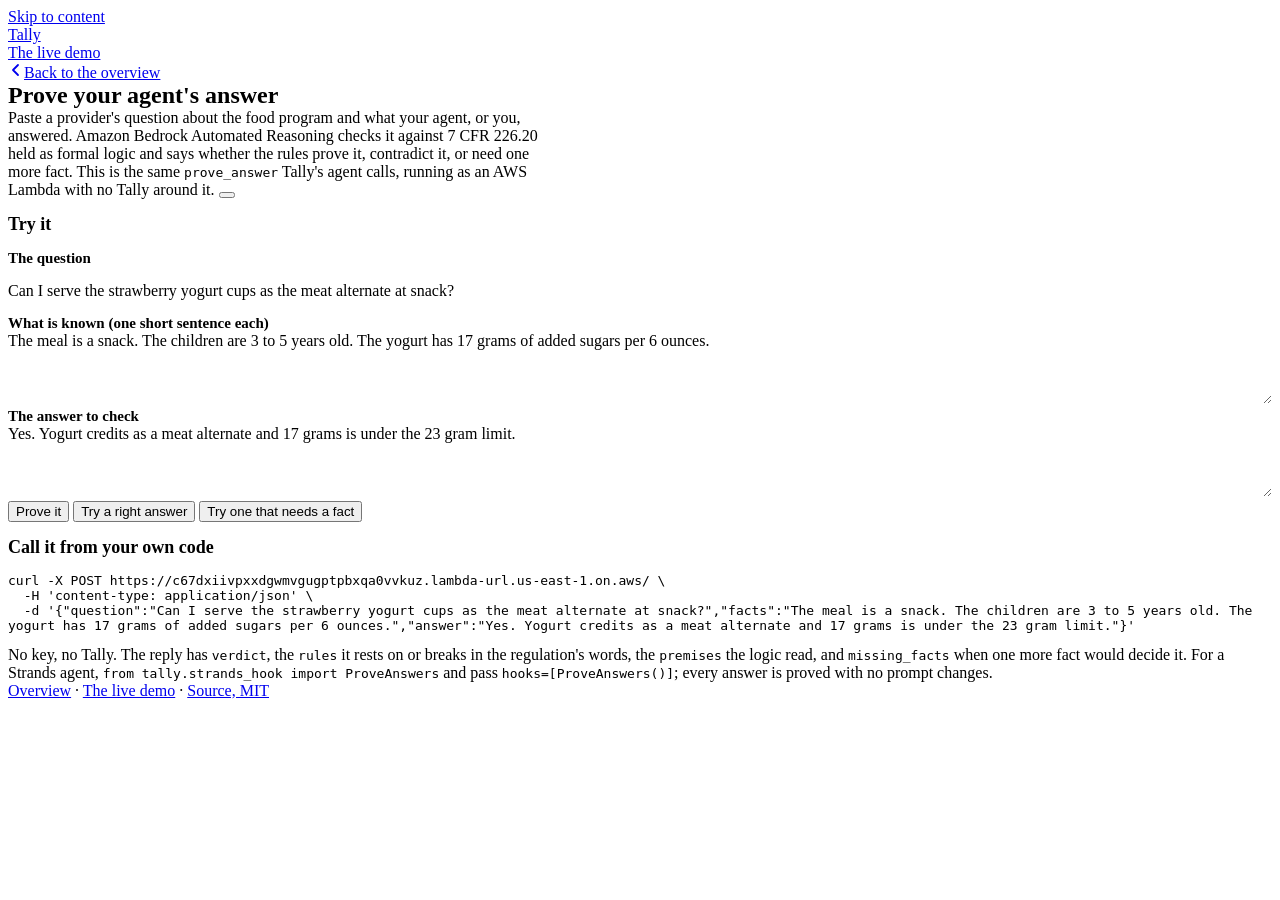
==== web/prove.html @ f81b0dc2 "Measure a general assistant, price the wrong answer, and open the tool to anyone A plain assistant o" ====
<!doctype html>
<html lang="en">
<head>
<meta charset="utf-8">
<meta name="viewport" content="width=device-width, initial-scale=1">
<title>Prove your agent's answer</title>
<meta name="description" content="Paste what your agent said about the CACFP meal pattern and get a proof against the regulation in a few seconds, from Amazon Bedrock Automated Reasoning checks.">
<script>
  (function () {
    try {
      var m = localStorage.getItem("tally-theme");
      document.documentElement.setAttribute("data-theme", m && m !== "system" ? m : "light");
    } catch (e) {}
  })();
</script>
<link rel="preload" href="fonts/inter.woff2" as="font" type="font/woff2" crossorigin>
<link rel="stylesheet" href="fonts.css">
<link rel="stylesheet" href="styles.css">
<link rel="stylesheet" href="app.css">
<link rel="icon" href="data:image/svg+xml,<svg xmlns='http://www.w3.org/2000/svg' viewBox='0 0 32 32'><rect width='32' height='32' rx='7' fill='%230F6E56'/></svg>">
<style>
  .prove-form { display: grid; gap: var(--s4); }
  .prove-form label { display: block; font-weight: 550; font-size: .9375rem; margin-bottom: var(--s1); }
  .prove-form textarea, .prove-form input {
    width: 100%; min-height: 48px; padding: var(--s2) var(--s3); font: inherit; font-size: 1rem;
    color: var(--text); background: var(--surface); border: 1px solid var(--border); border-radius: var(--r-sm);
  }
  .prove-form textarea { min-height: 72px; resize: vertical; }
  .prove-form textarea:focus-visible, .prove-form input:focus-visible { outline: 2px solid var(--accent); outline-offset: 2px; border-color: var(--accent); }
  .verdict { font-size: 1.75rem; font-weight: 650; margin: 0 0 var(--s2); }
  .verdict.ok { color: var(--success); } .verdict.bad { color: var(--danger); } .verdict.open { color: var(--warning); }
  pre.formula { white-space: pre-wrap; overflow-wrap: anywhere; }
</style>
</head>
<body class="app">
<a class="skip" href="#main">Skip to content</a>

<header class="site">
  <div class="bar">
    <a class="brand" href="index.html"><span class="mark" aria-hidden="true"></span> Tally</a>
    <div class="header-actions">
      <div class="theme-toggle"></div>
      <a class="btn small" href="app.html">The live demo</a>
    </div>
  </div>
</header>

<main id="main" class="wrap" style="padding-top:var(--s5);padding-bottom:var(--s8)">
  <a class="backlink" href="index.html"><svg width="16" height="16" viewBox="0 0 16 16" aria-hidden="true" fill="none" stroke="currentColor" stroke-width="1.8" stroke-linecap="round" stroke-linejoin="round"><path d="M10 3 L5 8 l5 5"/></svg>Back to the overview</a>

  <h1 style="font-size:1.5rem;margin:0 0 var(--s2)">Prove your agent's answer</h1>
  <p class="muted" style="margin:0 0 var(--s5);max-width:68ch">
    Paste a provider's question about the food program and what your agent, or you, answered.
    Amazon Bedrock Automated Reasoning checks it against 7 CFR 226.20 held as formal logic and
    says whether the rules prove it, contradict it, or need one more fact. This is the same
    <code>prove_answer</code> Tally's agent calls, running as an AWS Lambda with no Tally around it.
    <button class="info" data-tip="prove_answer" data-label="proved answers"></button>
  </p>

  <section class="card" aria-labelledby="prove-h">
    <h2 id="prove-h" style="font-size:1.125rem">Try it</h2>
    <form id="prove-form" class="prove-form">
      <div>
        <label for="q">The question</label>
        <input id="q" value="Can I serve the strawberry yogurt cups as the meat alternate at snack?">
      </div>
      <div>
        <label for="f">What is known (one short sentence each)</label>
        <textarea id="f">The meal is a snack. The children are 3 to 5 years old. The yogurt has 17 grams of added sugars per 6 ounces.</textarea>
      </div>
      <div>
        <label for="a">The answer to check</label>
        <textarea id="a">Yes. Yogurt credits as a meat alternate and 17 grams is under the 23 gram limit.</textarea>
      </div>
      <div class="btn-row">
        <button class="btn primary" type="submit" id="go">Prove it</button>
        <button class="btn" type="button" id="ex-right">Try a right answer</button>
        <button class="btn" type="button" id="ex-open">Try one that needs a fact</button>
      </div>
    </form>
    <div id="out" role="status" aria-live="polite" style="margin-top:var(--s5)" hidden></div>
  </section>

  <section class="card" style="margin-top:var(--s5)">
    <h2 style="font-size:1.125rem">Call it from your own code</h2>
    <pre class="formula" id="curl"></pre>
    <p class="muted small" style="margin:var(--s3) 0 0">No key, no Tally. The reply has <code>verdict</code>, the <code>rules</code> it rests on or breaks in the regulation's words, the <code>premises</code> the logic read, and <code>missing_facts</code> when one more fact would decide it. For a Strands agent, <code>from tally.strands_hook import ProveAnswers</code> and pass <code>hooks=[ProveAnswers()]</code>; every answer is proved with no prompt changes.</p>
  </section>
</main>

<footer class="site">
  <div class="wrap">
    <div><a href="index.html">Overview</a> &middot; <a href="app.html">The live demo</a>
      &middot; <a href="https://github.com/usv240/tally-prove">Source, MIT</a></div>
    <div class="theme-toggle"></div>
  </div>
</footer>

<script src="infotips.js"></script>
<script src="common.js"></script>
<script>
(function () {
  "use strict";
  var URL = "https://c67dxiivpxxdgwmvgugptpbxqa0vvkuz.lambda-url.us-east-1.on.aws/";
  var $ = function (id) { return document.getElementById(id); };
  var WORDS = {
    VALID: ["ok", "Proved", "The rules prove this answer."],
    INVALID: ["bad", "Contradicts a rule", "The rules contradict this answer."],
    IMPOSSIBLE: ["bad", "The situation breaks a rule", "What was described is not allowed, whatever the answer says."],
    SATISFIABLE: ["open", "Needs one fact", "True under some facts, false under others."],
    AMBIGUOUS: ["open", "Needs one fact", "The sentence has two readings."],
    UNVERIFIED: ["", "Outside the rulebook", "Nothing in the answer maps onto the meal pattern rules."],
    SKIPPED: ["", "Not checked", "The checker did not run."]
  };
  function curl() {
    $("curl").textContent = "curl -X POST " + URL + " \\\n  -H 'content-type: application/json' \\\n  -d '" +
      JSON.stringify({ question: $("q").value, facts: $("f").value, answer: $("a").value }, null, 0).replace(/'/g, "'\\''") + "'";
  }
  function render(d) {
    var w = WORDS[d.verdict] || WORDS.UNVERIFIED;
    var out = $("out"); out.hidden = false; out.innerHTML = "";
    out.appendChild(window.h("p", { class: "verdict " + w[0], text: w[1] }));
    out.appendChild(window.h("p", { class: "muted", style: "margin:0 0 var(--s3)", text: w[2] + " " + (d.latency_ms / 1000).toFixed(1) + " s." }));
    if (d.rules && d.rules.length) {
      out.appendChild(window.h("blockquote", { class: "rule " + (w[0] === "bad" ? "breaks" : "holds"), style: "margin:0 0 var(--s3)" }, [
        window.h("strong", { text: w[0] === "bad" ? "The rule it breaks" : "The rule it rests on" }),
        window.h("span", { text: d.rules[0] })]));
    }
    if (d.missing_facts && d.missing_facts.length && w[0] === "open") {
      out.appendChild(window.h("blockquote", { class: "rule missing", style: "margin:0 0 var(--s3)" }, [
        window.h("strong", { text: "What would settle it" }), window.h("span", { text: d.missing_facts.slice(0, 2).join("; ") })]));
    }
    if (d.premises && d.premises.length) {
      out.appendChild(window.h("p", { class: "small muted", style: "margin:0 0 var(--s1)", text: "What the logic read from the facts:" }));
      out.appendChild(window.h("div", { class: "facts", style: "margin:0" }, d.premises.slice(0, 5).map(function (f) {
        return window.h("span", { class: "chip", text: f.replace(/([a-z])([A-Z])/g, "$1 $2").replace(/([a-z])(\d)/g, "$1 $2").toLowerCase().replace(/[a-z ]+type_/g, "").replace(/_/g, " ") });
      })));
    }
    window.MountInfo();
  }
  $("prove-form").addEventListener("submit", function (ev) {
    ev.preventDefault();
    var go = $("go"); go.disabled = true; go.textContent = "Proving, about six seconds";
    fetch(URL, { method: "POST", headers: { "content-type": "application/json" },
      body: JSON.stringify({ question: $("q").value, facts: $("f").value, answer: $("a").value }) })
      .then(function (r) { return r.json(); }).then(render)
      .catch(function (e) { var out = $("out"); out.hidden = false; out.textContent = "The proof service did not answer: " + e; })
      .then(function () { go.disabled = false; go.textContent = "Prove it"; });
  });
  $("ex-right").addEventListener("click", function () {
    $("f").value = "The meal is a snack. The children are 3 to 5 years old. The yogurt has 9 grams of added sugars per 6 ounces.";
    $("a").value = "Yes. Yogurt is creditable as a meat alternate because 9 grams of added sugars per 6 ounces is within the 12 gram limit.";
    curl();
  });
  $("ex-open").addEventListener("click", function () {
    $("f").value = "The meal is a snack. The children are 3 to 5 years old.";
    $("a").value = "Yes, the yogurt is creditable as a meat alternate.";
    curl();
  });
  ["q", "f", "a"].forEach(function (id) { $(id).addEventListener("input", curl); });
  curl();
  window.MountInfo();
})();
</script>
</body>
</html>
---- web/app.css ----
/* Tally product screens. Additions to the shared design system. */

.row-2 { display: grid; gap: var(--s3); }
@media (min-width: 700px) { .row-2 { grid-template-columns: 1fr 1fr; } }

.status-line.alert { background: var(--danger-soft); border-color: var(--danger); color: var(--danger); }
.status-line.fix { background: var(--warning-soft); border-color: var(--warning); color: var(--warning); }
.status-line.ok { background: var(--success-soft); border-color: var(--success); color: var(--success); }

/* A meal, with its photograph beside the verdict. */
.meal { display: grid; gap: var(--s4); }
@media (min-width: 700px) { .meal { grid-template-columns: 190px 1fr; } }
.meal img {
  /* Contain, not cover. A plate photographed after a component was added is a wide image, and
     cropping it to a square hid everything except the middle food. */
  width: 100%; border-radius: var(--r-md); border: 1px solid var(--border);
  aspect-ratio: 4 / 3; object-fit: contain; background: var(--surface-2);
}
.meal-card { border-left: 4px solid var(--border); }
.meal-card.paid { border-left-color: var(--success); }
.meal-card.unpaid { border-left-color: var(--warning); }

/* Components as chips, each carrying its confidence. */
.chips { display: flex; flex-wrap: wrap; gap: var(--s2); margin: var(--s3) 0; }
.chip {
  display: inline-flex; align-items: baseline; gap: 6px;
  padding: 4px 10px; border-radius: var(--r-pill);
  background: var(--surface-2); border: 1px solid var(--border); font-size: .875rem;
}
.chip .comp { color: var(--text-muted); font-size: .8125rem; }
.chip .conf { color: var(--text-muted); font-size: .75rem; font-variant-numeric: tabular-nums; }
.chip.low { border-color: var(--warning); background: var(--warning-soft); }

.said { display: flex; flex-direction: column; gap: var(--s2); }
.said-line {
  padding: var(--s3) var(--s4); border-radius: var(--r-md);
  background: var(--surface); border: 1px solid var(--border); font-size: .9375rem;
  display: flex; gap: var(--s3); align-items: baseline;
}
.said-line .t { color: var(--text-muted); font-size: .8125rem; font-variant-numeric: tabular-nums; flex: none; }
.said-line.alert { border-color: var(--danger); background: var(--danger-soft); }
.said-line.fix { border-color: var(--warning); background: var(--warning-soft); }
.said-line.ask { border-color: var(--info); background: var(--info-soft); }

/* A child card, with their allergy and subsidy state visible at a glance. */
.child-card { display: flex; flex-direction: column; gap: var(--s2); }
.child-card .name { font-weight: 650; font-size: 1.0625rem; }
.child-tags { display: flex; flex-wrap: wrap; gap: 6px; }

.question {
  border: 1px solid var(--border); border-radius: var(--r-md);
  padding: var(--s4); background: var(--surface);
}
.question.q-safety { border-color: var(--danger); background: var(--danger-soft); }
.question.q-meal { border-color: var(--warning); background: var(--warning-soft); }
.question .q { font-weight: 550; margin-bottom: var(--s3); max-width: 62ch; }

/* An answer button is sized by its label, never by whatever is beside it. Yes, No and Not sure
   were 46 wide and 120 tall, because the card had inherited a two column grid and the buttons
   stretched to fill the row. Three tall thin slabs, all the same size whatever they said. */
.question .btn-row { align-items: flex-start; }
.question .btn-row .btn {
  flex: 0 0 auto;
  /* 48, not 44. body.app .btn sets 48 for every control in the app, and the first version of
     this rule quietly undercut it. The audit caught that the moment it learned to play the demo
     and look at a populated screen. */
  min-height: 48px;
  min-width: 5.5rem;
  padding-inline: var(--s4);
}

.note-card { border-left: 3px solid var(--accent); padding-left: var(--s4); }

/* A question the gate did not have to spend. Quieter than a note home on purpose: this is
   the absence of an interruption, and it should not look like one. */
.recall {
  border-left: 3px solid var(--border);
  padding-left: var(--s4);
  margin-top: var(--s4);
  color: var(--text-muted);
}

.money { font-size: 2rem; font-weight: 700; letter-spacing: -.02em; font-variant-numeric: tabular-nums; }
.money.lost { color: var(--warning); }

table.claim { width: 100%; border-collapse: collapse; font-size: .9375rem; }
table.claim th, table.claim td { text-align: left; padding: var(--s3); border-bottom: 1px solid var(--border); }
table.claim td.num, table.claim th.num { text-align: right; font-variant-numeric: tabular-nums; }

/* Connection banner. The demo runs against a live service, so losing it should be legible
   rather than a spinner that never stops. */
.conn {
  position: fixed; left: 50%; transform: translateX(-50%); bottom: var(--s4);
  z-index: 80; max-width: min(560px, calc(100vw - 32px));
  padding: var(--s3) var(--s4); border-radius: var(--r-md);
  font-size: .9375rem; box-shadow: var(--shadow);
  display: flex; gap: var(--s3); align-items: center;
  border: 1px solid var(--warning); background: var(--warning-soft); color: var(--text);
}
.conn.gone { border-color: var(--danger); background: var(--danger-soft); }
.conn button { flex: none; }

/* Ask Tally: the question box and the proof receipts ------------------------ */
.ask-form { display: grid; gap: var(--s3); }
.ask-row { display: grid; grid-template-columns: 1fr auto; gap: var(--s3); }
.ask-row input {
  min-width: 0; min-height: 48px; padding: var(--s2) var(--s3); font: inherit; font-size: 1rem;
  color: var(--text); background: var(--surface); border: 1px solid var(--border); border-radius: var(--r-sm);
}
.ask-row input:focus-visible { outline: 2px solid var(--accent); outline-offset: 2px; border-color: var(--accent); }
.ask-options { display: flex; flex-wrap: wrap; align-items: center; gap: var(--s2) var(--s4); }
.check { display: inline-flex; align-items: center; gap: var(--s2); min-height: 32px; cursor: pointer; }
.check input { width: 20px; height: 20px; accent-color: var(--accent); }
.ask-answer { padding: var(--s3) var(--s4); border-radius: var(--r-md); border: 1px solid var(--border);
  background: var(--surface-2); font-size: 1.0625rem; line-height: 1.5; margin-top: var(--s4); }
.ask-answer.ok { border-color: var(--success); background: var(--success-soft); }
.ask-answer.alert { border-color: var(--danger); background: var(--danger-soft); }
.ask-answer.ask { border-color: var(--info); background: var(--info-soft); }
.ask-answer .who { display: block; font-size: .8125rem; color: var(--text-muted); margin-bottom: var(--s1); }

.proof { padding: var(--s4); border-radius: var(--r-md); border: 1px solid var(--border); background: var(--surface); }
.proof-head { display: flex; flex-wrap: wrap; align-items: center; gap: var(--s2) var(--s3); }
.proof-head .when { color: var(--text-muted); font-size: .8125rem; font-variant-numeric: tabular-nums; margin-left: auto; }
.proof-q { margin: var(--s3) 0 0; color: var(--text-muted); font-size: .9375rem; }
.proof-a { margin: var(--s1) 0 0; font-size: 1rem; }
.proof-a.struck { text-decoration: line-through; text-decoration-color: var(--danger); text-decoration-thickness: 2px; color: var(--text-muted); }
.proof .rule { margin: var(--s3) 0 0; padding: var(--s2) var(--s3); border-radius: var(--r-sm);
  background: var(--surface-2); font-size: .9375rem; }
.proof .rule.breaks { background: var(--danger-soft); }
.proof .rule.holds { background: var(--success-soft); }
.proof .rule.missing { background: var(--warning-soft); }
.proof .rule strong { display: block; font-size: .8125rem; margin-bottom: 2px; }
.proof .facts { display: flex; flex-wrap: wrap; gap: var(--s2); margin: var(--s3) 0 0; }
.proof .facts .chip { font-size: .8125rem; }
.proof .stamp { margin: var(--s3) 0 0; color: var(--text-muted); font-size: .75rem; font-variant-numeric: tabular-nums; }
@media (max-width: 640px) { .ask-row { grid-template-columns: 1fr; } }
.proof .stakes { margin: var(--s3) 0 0; display: flex; flex-wrap: wrap; align-items: baseline; gap: var(--s2); }
.proof .stakes .money { font-size: 1.5rem; font-weight: 650; font-variant-numeric: tabular-nums; }
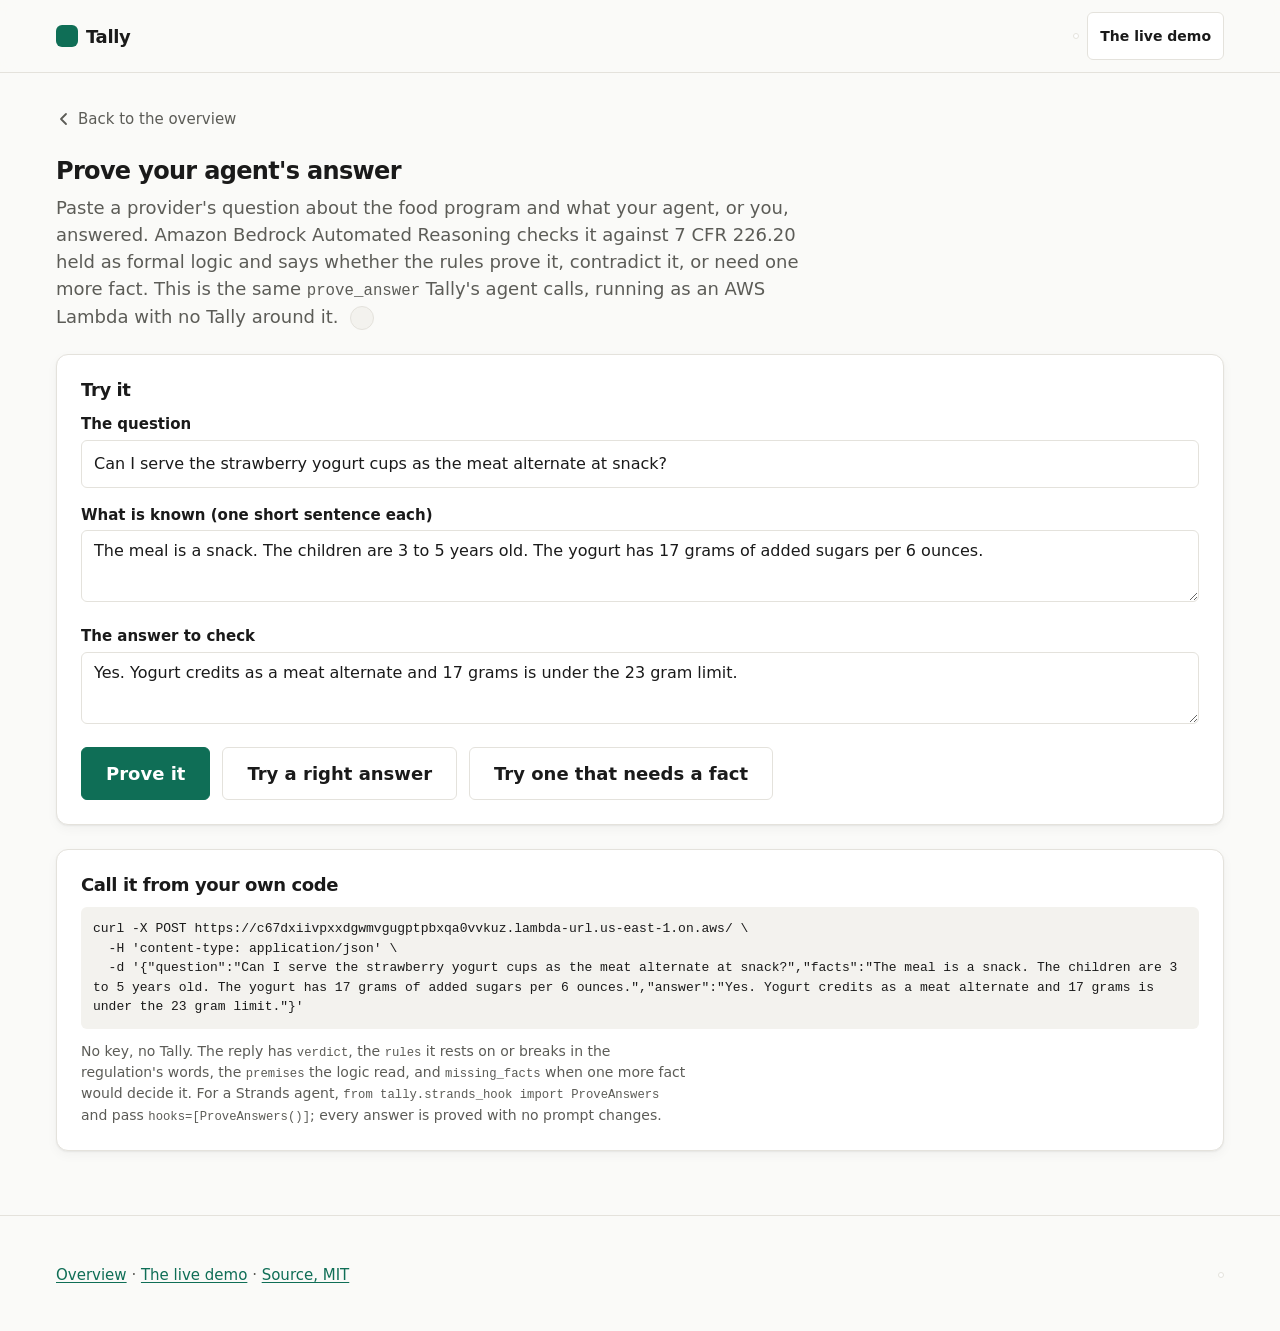
==== commit 112b6099: "Show the agent's loop while it works, and make every receipt read in plain words A design pass on th" ====
--- a/web/prove.html
+++ b/web/prove.html
@@ -112,6 +112,11 @@
     UNVERIFIED: ["", "Outside the rulebook", "Nothing in the answer maps onto the meal pattern rules."],
     SKIPPED: ["", "Not checked", "The checker did not run."]
   };
+  function human(f) {
+    return String(f).replace(/([a-z])([A-Z])/g, "$1 $2").replace(/([a-z])(\d)/g, "$1 $2")
+      .replace(/(\d)([a-z])/gi, "$1 $2").toLowerCase()
+      .replace(/\b[a-z]+ ?type_(?=[a-z])/g, "").replace(/_/g, " ").replace(/\s+/g, " ").trim();
+  }
   function curl() {
     $("curl").textContent = "curl -X POST " + URL + " \\\n  -H 'content-type: application/json' \\\n  -d '" +
       JSON.stringify({ question: $("q").value, facts: $("f").value, answer: $("a").value }, null, 0).replace(/'/g, "'\\''") + "'";
@@ -119,21 +124,39 @@
   function render(d) {
     var w = WORDS[d.verdict] || WORDS.UNVERIFIED;
     var out = $("out"); out.hidden = false; out.innerHTML = "";
+    // Each new verdict arrives, so pressing "Prove it" twice on the same answer still visibly answers.
+    out.classList.remove("fresh"); void out.offsetWidth; out.classList.add("fresh");
     out.appendChild(window.h("p", { class: "verdict " + w[0], text: w[1] }));
-    out.appendChild(window.h("p", { class: "muted", style: "margin:0 0 var(--s3)", text: w[2] + " " + (d.latency_ms / 1000).toFixed(1) + " s." }));
+    out.appendChild(window.h("p", { class: "muted", style: "margin:0 0 var(--s3)", text: w[2] + " " + (d.latency_ms / 1000).toFixed(1) + " s."
+      + (d.request_id ? " AWS request " + d.request_id + "." : "") }));
     if (d.rules && d.rules.length) {
       out.appendChild(window.h("blockquote", { class: "rule " + (w[0] === "bad" ? "breaks" : "holds"), style: "margin:0 0 var(--s3)" }, [
         window.h("strong", { text: w[0] === "bad" ? "The rule it breaks" : "The rule it rests on" }),
         window.h("span", { text: d.rules[0] })]));
     }
-    if (d.missing_facts && d.missing_facts.length && w[0] === "open") {
+    if (w[0] === "open") {
+      // The solver's case where the answer is false, in plain words, minus the answer's own claim
+      // restated and any value already in the question or the facts.
+      var given = " " + ($("q").value + " " + $("f").value).toLowerCase().replace(/[^a-z0-9. ]/g, " ") + " ";
+      var still = [];
+      (d.missing_facts || []).map(human).forEach(function (t) {
+        if (/^is [a-z ]+ is (true|false)$/.test(t)) return;
+        var m = t.match(/^(.+?) is (?:equal to|at least|no more than|greater than|less than) (.+)$/) || t.match(/^(.+?) is (true|false)$/);
+        if (!m) return;
+        var value = m[2].trim();
+        if (given.indexOf(" " + value + " ") >= 0 || given.indexOf(" " + value + "s ") >= 0) return;
+        if (m[1].split(" ").length < 2 || still.indexOf(m[1]) >= 0) return;
+        still.push(m[1]);
+      });
       out.appendChild(window.h("blockquote", { class: "rule missing", style: "margin:0 0 var(--s3)" }, [
-        window.h("strong", { text: "What would settle it" }), window.h("span", { text: d.missing_facts.slice(0, 2).join("; ") })]));
+        window.h("strong", { text: "Not settled by these facts" }),
+        window.h("span", { text: still.length ? "It turns on " + still.slice(0, 2).join(" and ") + ". Add it to the facts and prove again."
+                                              : "The facts leave the answer open either way. Add the one that decides it and prove again." })]));
     }
     if (d.premises && d.premises.length) {
       out.appendChild(window.h("p", { class: "small muted", style: "margin:0 0 var(--s1)", text: "What the logic read from the facts:" }));
       out.appendChild(window.h("div", { class: "facts", style: "margin:0" }, d.premises.slice(0, 5).map(function (f) {
-        return window.h("span", { class: "chip", text: f.replace(/([a-z])([A-Z])/g, "$1 $2").replace(/([a-z])(\d)/g, "$1 $2").toLowerCase().replace(/[a-z ]+type_/g, "").replace(/_/g, " ") });
+        return window.h("span", { class: "chip", text: human(f) });
       })));
     }
     window.MountInfo();
--- a/web/styles.css
+++ b/web/styles.css
@@ -0,0 +1,487 @@
+/* Tally design system. Tokens first, then components.
+   Light and dark are both first class. Nothing here depends on a build step. */
+
+:root {
+  --bg: #FAFAF8;
+  --surface: #FFFFFF;
+  --surface-2: #F3F2EE;
+  --text: #1A1A1A;
+  --text-muted: #5C5C57;
+  --border: #E4E2DC;
+  --accent: #0F6E56;
+  --accent-text: #FFFFFF;
+  --accent-soft: #E3F3ED;
+  --success: #1F7A4D;
+  --success-soft: #E6F4EC;
+  --warning: #855800;  /* 5.5:1 on warning-soft. The old #9A6700 was 4.34, which
+                          passes only as large text, and axe counts weight 650 as
+                          not bold, so it failed a real audit. */
+  --warning-soft: #FBF1DC;
+  --danger: #B42318;
+  --danger-soft: #FBE9E7;
+  --info: #175CD3;
+  --info-soft: #E8F0FE;
+  --shadow: 0 1px 2px rgba(0, 0, 0, .06), 0 4px 12px rgba(0, 0, 0, .04);
+
+  --r-sm: 6px;
+  --r-md: 12px;
+  --r-pill: 999px;
+  --s1: 4px; --s2: 8px; --s3: 12px; --s4: 16px; --s5: 24px;
+  --s6: 32px; --s7: 48px; --s8: 64px; --s9: 96px;
+  --sans: Inter, ui-sans-serif, system-ui, -apple-system, "Segoe UI", Roboto, Helvetica, Arial, sans-serif;
+  --mono: "JetBrains Mono", ui-monospace, SFMono-Regular, Menlo, Consolas, monospace;
+  --maxw: 1200px;
+}
+
+@media (prefers-color-scheme: dark) {
+  :root:not([data-theme="light"]) {
+    --bg: #121212; --surface: #1C1C1C; --surface-2: #262626;
+    --text: #ECECEA; --text-muted: #A3A39E; --border: #2E2E2E;
+    --accent: #4FC79E; --accent-text: #0E0E0E; --accent-soft: #10281F;
+    --success: #4CC38A; --success-soft: #14301F;
+    --warning: #F5B324; --warning-soft: #33280D;
+    --danger: #F97066; --danger-soft: #341A18;
+    --info: #84AEFF; --info-soft: #16233D;
+    --shadow: none;
+  }
+}
+
+:root[data-theme="dark"] {
+  --bg: #121212; --surface: #1C1C1C; --surface-2: #262626;
+  --text: #ECECEA; --text-muted: #A3A39E; --border: #2E2E2E;
+  --accent: #4FC79E; --accent-text: #0E0E0E; --accent-soft: #10281F;
+  --success: #4CC38A; --success-soft: #14301F;
+  --warning: #F5B324; --warning-soft: #33280D;
+  --danger: #F97066; --danger-soft: #341A18;
+  --info: #84AEFF; --info-soft: #16233D;
+  --shadow: none;
+}
+
+*, *::before, *::after { box-sizing: border-box; }
+
+html { color-scheme: light dark; }
+:root[data-theme="dark"] { color-scheme: dark; }
+:root[data-theme="light"] { color-scheme: light; }
+
+body {
+  margin: 0;
+  background: var(--bg);
+  color: var(--text);
+  font-family: var(--sans);
+  font-size: 16px;
+  line-height: 1.5;
+  -webkit-font-smoothing: antialiased;
+}
+
+/* Product screens get larger type: chiefs read them on a phone, often over 50. */
+body.app { font-size: 18px; }
+
+img, svg { max-width: 100%; }
+a { color: var(--accent); text-decoration-thickness: 1px; text-underline-offset: 2px; }
+h1, h2, h3, h4 { line-height: 1.2; margin: 0 0 var(--s3); font-weight: 650; letter-spacing: -.01em; }
+h1 { font-size: clamp(2rem, 5vw, 3.25rem); }
+h2 { font-size: clamp(1.5rem, 3.5vw, 2rem); }
+h3 { font-size: 1.25rem; }
+p { margin: 0 0 var(--s4); max-width: 68ch; }
+ul, ol { max-width: 68ch; }
+code, pre { font-family: var(--mono); font-size: .875em; }
+
+:focus-visible {
+  outline: 2px solid var(--accent);
+  outline-offset: 2px;
+  border-radius: var(--r-sm);
+}
+
+.skip {
+  position: absolute; left: -9999px; top: 0; padding: var(--s3) var(--s4);
+  background: var(--accent); color: var(--accent-text); z-index: 100; border-radius: 0 0 var(--r-sm) 0;
+}
+.skip:focus { left: 0; }
+
+.wrap { max-width: var(--maxw); margin: 0 auto; padding: 0 var(--s4); }
+.stack > * + * { margin-top: var(--s4); }
+.muted { color: var(--text-muted); }
+.small { font-size: .875rem; }
+.center { text-align: center; }
+.nowrap { white-space: nowrap; }
+.scroll-x { overflow-x: auto; }
+
+/* Header ------------------------------------------------------------------ */
+header.site {
+  position: sticky; top: 0; z-index: 40;
+  background: color-mix(in srgb, var(--bg) 88%, transparent);
+  backdrop-filter: blur(8px);
+  border-bottom: 1px solid var(--border);
+}
+header.site .bar {
+  display: flex; align-items: center; gap: var(--s4);
+  max-width: var(--maxw); margin: 0 auto; padding: var(--s3) var(--s4);
+}
+.brand {
+  display: inline-flex; align-items: center; gap: var(--s2);
+  font-weight: 700; letter-spacing: -.02em; font-size: 1.125rem;
+  color: var(--text); text-decoration: none;
+}
+.brand .mark {
+  width: 22px; height: 22px; border-radius: var(--r-sm);
+  background: var(--accent); display: inline-block; flex: none;
+}
+header.site nav { display: none; margin-left: auto; gap: var(--s4); align-items: center; }
+header.site nav a { color: var(--text-muted); text-decoration: none; font-size: .9375rem; }
+header.site nav a:hover { color: var(--text); }
+.header-actions { margin-left: auto; display: flex; gap: var(--s2); align-items: center; }
+header.site nav + .header-actions { margin-left: var(--s4); }
+@media (min-width: 1040px) { header.site nav { display: flex; } }
+
+/* The primary action never wraps. It wrapped onto four lines when the navigation grew, which is
+   the sort of thing that only shows up in a browser at a real width. */
+header.site .header-actions .btn { white-space: nowrap; }
+header.site nav a { white-space: nowrap; }
+
+/* Back link. At the top of the content, where a person looks for it, not only in the footer. */
+.backlink {
+  display: inline-flex; align-items: center; gap: 6px;
+  color: var(--text-muted); text-decoration: none; font-size: .9375rem;
+  padding: var(--s2) 0; margin-bottom: var(--s4); min-height: 44px;
+}
+.backlink:hover { color: var(--text); }
+.backlink svg { flex: none; }
+
+/* Buttons ----------------------------------------------------------------- */
+.btn {
+  display: inline-flex; align-items: center; justify-content: center; gap: var(--s2);
+  min-height: 44px; padding: var(--s3) var(--s5);
+  border-radius: var(--r-sm); border: 1px solid var(--border);
+  background: var(--surface); color: var(--text);
+  font: inherit; font-weight: 550; cursor: pointer;
+  text-decoration: none; transition: background .15s ease, border-color .15s ease;
+}
+.btn:hover { background: var(--surface-2); }
+.btn.primary { background: var(--accent); color: var(--accent-text); border-color: var(--accent); }
+.btn.primary:hover { filter: brightness(1.06); }
+.btn:disabled { opacity: .5; cursor: not-allowed; }
+.btn.small { min-height: 36px; padding: var(--s2) var(--s3); font-size: .875rem; }
+body.app .btn { min-height: 48px; }
+
+.btn-row { display: flex; flex-wrap: wrap; gap: var(--s3); }
+
+/* Theme toggle ------------------------------------------------------------ */
+.theme-toggle { display: inline-flex; border: 1px solid var(--border); border-radius: var(--r-pill); padding: 2px; background: var(--surface); }
+.theme-toggle button {
+  border: 0; background: transparent; color: var(--text-muted); cursor: pointer;
+  font: inherit; font-size: .8125rem; padding: 6px 10px; border-radius: var(--r-pill); min-height: 32px;
+}
+.theme-toggle button[aria-pressed="true"] { background: var(--surface-2); color: var(--text); font-weight: 600; }
+
+/* InfoTip ----------------------------------------------------------------- */
+.info {
+  display: inline-flex; align-items: center; justify-content: center;
+  /* 24 by 24 is the WCAG 2.2 AA minimum target size (2.5.8). The glyph stays small; the button
+     around it does not. */
+  width: 24px; height: 24px; margin-left: 6px; flex: none;
+  border-radius: var(--r-pill); border: 1px solid var(--border);
+  background: var(--surface-2); color: var(--text-muted);
+  font-size: 12px; font-weight: 700; font-style: italic; line-height: 1;
+  cursor: pointer; padding: 0; vertical-align: middle;
+}
+.info:hover { color: var(--text); border-color: var(--text-muted); }
+.info-pop {
+  position: absolute; z-index: 60; max-width: min(340px, calc(100vw - 32px));
+  background: var(--surface); color: var(--text);
+  border: 1px solid var(--border); border-radius: var(--r-md);
+  padding: var(--s4); box-shadow: var(--shadow); font-size: .9375rem; line-height: 1.5;
+}
+.info-pop p { margin: 0 0 var(--s2); }
+.info-pop p:last-child { margin: 0; }
+.info-pop a { font-weight: 550; }
+@media (max-width: 640px) {
+  .info-pop {
+    position: fixed; left: 0; right: 0; bottom: 0; top: auto; max-width: none;
+    border-radius: var(--r-md) var(--r-md) 0 0; padding: var(--s5);
+  }
+}
+
+/* Cards ------------------------------------------------------------------- */
+.card {
+  background: var(--surface); border: 1px solid var(--border);
+  border-radius: var(--r-md); padding: var(--s5); box-shadow: var(--shadow);
+}
+.grid { display: grid; gap: var(--s4); }
+@media (min-width: 768px) { .grid.cols-2 { grid-template-columns: repeat(2, 1fr); } .grid.cols-3 { grid-template-columns: repeat(3, 1fr); } }
+@media (min-width: 900px) { .grid.cols-4 { grid-template-columns: repeat(4, 1fr); } }
+
+/* Level badges: colour is never the only signal. Each has a word and a shape. */
+.badge {
+  display: inline-flex; align-items: center; gap: 6px;
+  padding: 3px 10px; border-radius: var(--r-pill);
+  font-size: .8125rem; font-weight: 650; letter-spacing: .02em; text-transform: uppercase;
+  border: 1px solid transparent; white-space: nowrap;
+}
+.badge .shape { font-size: .75em; line-height: 1; }
+.badge.critical { background: var(--danger-soft); color: var(--danger); border-color: var(--danger); }
+.badge.high { background: var(--warning-soft); color: var(--warning); border-color: var(--warning); }
+.badge.elevated { background: var(--info-soft); color: var(--info); border-color: var(--info); }
+.badge.low { background: var(--surface-2); color: var(--text-muted); border-color: var(--border); }
+.badge.covered { background: var(--success-soft); color: var(--success); border-color: var(--success); }
+.badge.neutral { background: var(--surface-2); color: var(--text-muted); border-color: var(--border); }
+
+/* Landing ----------------------------------------------------------------- */
+.hero { padding: var(--s8) 0 var(--s7); }
+.hero h1 { max-width: 20ch; }
+.hero .lede { font-size: clamp(1.0625rem, 2.2vw, 1.25rem); color: var(--text-muted); max-width: 60ch; }
+.credibility {
+  display: flex; flex-wrap: wrap; gap: var(--s2) var(--s5);
+  margin-top: var(--s5); padding-top: var(--s5); border-top: 1px solid var(--border);
+  font-size: .9375rem; color: var(--text-muted);
+  /* It is a paragraph, so it inherited the 68ch reading limit and stacked into three lines even on
+     a wide screen. These are three short credibility markers, not prose. */
+  max-width: none;
+}
+.credibility > span { display: inline-flex; align-items: center; }
+
+section.band { padding: var(--s8) 0; border-top: 1px solid var(--border); }
+section.band > .wrap > h2 { max-width: 24ch; }
+.section-lede { color: var(--text-muted); max-width: 62ch; font-size: 1.0625rem; }
+
+.stat { font-size: clamp(1.75rem, 4vw, 2.25rem); font-weight: 700; letter-spacing: -.02em; display: block; }
+.stat-label { font-weight: 600; display: block; margin-bottom: var(--s2); }
+
+.steps { counter-reset: step; display: grid; gap: var(--s4); }
+@media (min-width: 900px) { .steps { grid-template-columns: repeat(4, 1fr); } }
+.step { position: relative; padding-top: var(--s5); border-top: 2px solid var(--accent); }
+.step::before {
+  counter-increment: step; content: counter(step);
+  position: absolute; top: calc(-1 * var(--s3) - 2px); left: 0;
+  width: 26px; height: 26px; border-radius: var(--r-pill);
+  background: var(--accent); color: var(--accent-text);
+  font-size: .8125rem; font-weight: 700; display: grid; place-items: center;
+}
+.step h3 { margin-top: var(--s3); font-size: 1.0625rem; }
+.step p { font-size: .9375rem; color: var(--text-muted); margin: 0; }
+
+.quote {
+  border-left: 3px solid var(--accent); padding-left: var(--s4);
+  font-size: 1.125rem; font-style: italic; color: var(--text); max-width: 56ch;
+}
+
+/* The after, as the three things that happen in order. Each verdict sits on its own line above
+   what it says, so a wrapped sentence never tucks back under the badge. */
+.verdict-steps { list-style: none; margin: 0; padding: 0; display: grid; gap: var(--s4); }
+.verdict-steps li { display: grid; gap: var(--s1); justify-items: start; }
+
+table.plain { width: 100%; border-collapse: collapse; font-size: .9375rem; }
+table.plain th, table.plain td { text-align: left; padding: var(--s3); border-bottom: 1px solid var(--border); vertical-align: top; }
+table.plain th { font-weight: 650; color: var(--text-muted); font-size: .875rem; }
+
+ol.refs { font-size: .9375rem; color: var(--text-muted); padding-left: var(--s5); }
+ol.refs li { margin-bottom: var(--s2); }
+ol.refs a { color: var(--accent); }
+
+footer.site { border-top: 1px solid var(--border); padding: var(--s7) 0; color: var(--text-muted); font-size: .9375rem; }
+footer.site .wrap { display: flex; flex-wrap: wrap; gap: var(--s4); align-items: center; justify-content: space-between; }
+
+/* App --------------------------------------------------------------------- */
+.status-line {
+  font-size: 1.25rem; font-weight: 650; line-height: 1.35;
+  padding: var(--s4) var(--s5); border-radius: var(--r-md);
+  border: 1px solid var(--border); background: var(--surface);
+  display: flex; align-items: center; gap: var(--s3);
+}
+.status-line.clear { background: var(--success-soft); border-color: var(--success); color: var(--success); }
+.status-line.working { background: var(--warning-soft); border-color: var(--warning); color: var(--warning); }
+.status-line.needs_you { background: var(--danger-soft); border-color: var(--danger); color: var(--danger); }
+
+.quiet-meter {
+  display: flex; align-items: center; gap: var(--s3);
+  font-size: .9375rem; color: var(--text-muted);
+  padding: var(--s3) var(--s4); border: 1px dashed var(--border); border-radius: var(--r-md);
+}
+.pips { display: inline-flex; gap: 5px; }
+.pip { width: 11px; height: 11px; border-radius: var(--r-pill); border: 1px solid var(--text-muted); }
+.pip.used { background: var(--accent); border-color: var(--accent); }
+
+.tabs { display: flex; gap: var(--s1); border-bottom: 1px solid var(--border); overflow-x: auto; }
+.tabs button {
+  border: 0; background: transparent; color: var(--text-muted); cursor: pointer;
+  font: inherit; font-size: .9375rem; font-weight: 550;
+  padding: var(--s3) var(--s4); min-height: 48px;
+  border-bottom: 2px solid transparent; white-space: nowrap;
+}
+.tabs button[aria-selected="true"] { color: var(--text); border-bottom-color: var(--accent); }
+
+.gap-card { border-left: 4px solid var(--border); }
+.gap-card.critical { border-left-color: var(--danger); }
+.gap-card.high { border-left-color: var(--warning); }
+.gap-card.elevated { border-left-color: var(--info); }
+.gap-card.covered { border-left-color: var(--success); }
+.gap-head { display: flex; flex-wrap: wrap; align-items: center; gap: var(--s3); margin-bottom: var(--s3); }
+.gap-window { font-weight: 650; font-size: 1.0625rem; }
+
+.kv { display: grid; grid-template-columns: auto 1fr; gap: var(--s2) var(--s4); font-size: .9375rem; }
+.kv dt { color: var(--text-muted); }
+.kv dd { margin: 0; font-variant-numeric: tabular-nums; }
+
+.formula {
+  font-family: var(--mono); font-size: .8125rem; background: var(--surface-2);
+  padding: var(--s3); border-radius: var(--r-sm); overflow-x: auto; white-space: pre; margin: var(--s3) 0 0;
+}
+
+/* Phones */
+.phones { display: grid; gap: var(--s4); }
+@media (min-width: 900px) { .phones { grid-template-columns: 1fr 1fr; } }
+.phone {
+  border: 1px solid var(--border); border-radius: var(--r-md);
+  background: var(--surface-2); display: flex; flex-direction: column; min-height: 420px;
+}
+.phone-head { padding: var(--s3) var(--s4); border-bottom: 1px solid var(--border); font-weight: 650; font-size: .9375rem; }
+.phone-body { flex: 1; overflow-y: auto; padding: var(--s4); display: flex; flex-direction: column; gap: var(--s3); max-height: 460px; }
+.bubble {
+  max-width: 85%; padding: var(--s3) var(--s4); border-radius: var(--r-md);
+  font-size: .9375rem; white-space: pre-wrap; line-height: 1.45;
+}
+.bubble.out { align-self: flex-start; background: var(--surface); border: 1px solid var(--border); }
+.bubble.in { align-self: flex-end; background: var(--accent); color: var(--accent-text); }
+.bubble-meta { font-size: .75rem; color: var(--text-muted); margin-top: 4px; }
+.phone-foot { padding: var(--s3) var(--s4); border-top: 1px solid var(--border); display: flex; flex-wrap: wrap; gap: var(--s2); }
+
+/* Network. The SVG has a fixed aspect ratio, so cap its width or it fills the card and the
+   nodes become enormous on a wide screen. */
+.network-map { width: 100%; max-width: 520px; height: auto; display: block; margin: 0 auto; }
+.node-label { font-size: 11px; fill: var(--text); font-family: var(--sans); font-weight: 600; }
+.edge-label { font-size: 9.5px; fill: var(--text-muted); font-family: var(--sans); }
+
+/* Trace */
+.trace-list { display: flex; flex-direction: column; gap: var(--s2); font-family: var(--mono); font-size: .8125rem; }
+.trace-row { display: grid; grid-template-columns: 62px 150px 1fr; gap: var(--s3); padding: var(--s2) var(--s3); border-radius: var(--r-sm); background: var(--surface-2); }
+.trace-row .k { color: var(--accent); font-weight: 600; }
+.trace-row .t { color: var(--text-muted); }
+.trace-row .d { overflow-wrap: anywhere; }
+@media (max-width: 640px) { .trace-row { grid-template-columns: 1fr; gap: 2px; } }
+
+.notice { padding: var(--s4); border-radius: var(--r-md); background: var(--info-soft); border: 1px solid var(--info); color: var(--text); font-size: .9375rem; }
+
+/* Phone header. The brand, a three-way theme toggle and a call to action do not fit in 390px, and
+   the overflow pushed the whole page sideways. The toggle moves to the footer below 640px, where
+   there is already one, and the action keeps the space. */
+@media (max-width: 640px) {
+  header.site .header-actions .theme-toggle { display: none; }
+  header.site .bar { gap: var(--s3); padding-left: var(--s3); padding-right: var(--s3); }
+  header.site .header-actions .btn { padding: var(--s3) var(--s4); }
+  .brand { font-size: 1.0625rem; }
+}
+
+/* A grid item defaults to min-width:auto, so a long unbroken line inside one, such as a curl
+   command, makes the item refuse to shrink and the page scrolls sideways. This is the fix for the
+   whole class of that bug. */
+.grid > *, .steps > *, .row-2 > * { min-width: 0; }
+.card { min-width: 0; overflow-wrap: break-word; }
+.tabs { max-width: 100%; }
+pre, .formula { max-width: 100%; }
+
+/* Never, on any page. The design system says the body does not scroll sideways, so this is the
+   backstop that makes that true rather than aspirational. */
+html, body { overflow-x: clip; }
+
+@media (prefers-reduced-motion: reduce) {
+  *, *::before, *::after { animation-duration: .001ms !important; transition-duration: .001ms !important; }
+}
+
+/* WCAG 2.2 AA target size (2.5.8). Two links stacked in a table cell with only a <br> between them
+   sit closer than 24 CSS pixels apart, which axe reports and a thumb agrees with. */
+table.plain td a { display: inline-block; padding: 5px 0; }
+
+/* A scrollable region takes keyboard focus (see common.js), so it needs a visible focus ring. */
+pre.formula:focus-visible, .scroll-x:focus-visible { outline: 2px solid var(--accent); outline-offset: 2px; }
+
+/* The API section: a key you can mint, and the endpoints answering live ------------------
+   Everything below styles evidence rather than decoration, so it takes its colours from the
+   same tokens as the rest of the page and reads in both themes. */
+.keyout { margin-top: var(--s4); }
+.keyline {
+  display: block; font-family: var(--mono); font-size: .9375rem;
+  padding: var(--s3) var(--s4); border-radius: var(--r-sm);
+  background: var(--surface-2); border: 1px solid var(--border);
+  color: var(--text); overflow-wrap: anywhere; user-select: all;
+}
+.keyout p { margin: var(--s3) 0 0; }
+
+.runout { margin-top: var(--s4); overflow-x: auto; }
+.runs { width: 100%; border-collapse: collapse; font-size: .875rem; }
+.runs th, .runs td {
+  text-align: left; padding: var(--s2) var(--s3);
+  border-bottom: 1px solid var(--border); vertical-align: top;
+}
+.runs th { font-size: .8125rem; color: var(--text-muted); font-weight: 600; white-space: nowrap; }
+.runs td { font-variant-numeric: tabular-nums; }
+.runs code { font-family: var(--mono); font-size: .8125rem; white-space: nowrap; }
+/* Status is carried by a word and a colour, never colour alone. */
+.runs tr.ok td:nth-child(2) { color: var(--success); font-weight: 600; }
+.runs tr.bad td:nth-child(2) { color: var(--danger); font-weight: 600; }
+.runs .peek {
+  font-family: var(--mono); font-size: .75rem; color: var(--text-muted);
+  max-width: 42ch; overflow-wrap: anywhere;
+}
+@media (max-width: 640px) {
+  .runs .peek { display: none; }
+}
+
+/* Optical refinements, now that the typefaces actually load ------------------------------
+   The scale, the weights and the tracking here were all chosen for Inter, and until the faces
+   were shipped every one of them was being applied to a system fallback with different metrics.
+   With the real face in place a few things want adjusting, and a few become possible.
+
+   Nothing below changes a colour, a size or a spacing token. It is the layer above those: how
+   type sits, where lines break, and how a control answers when you touch it. */
+
+/* Inter is drawn tight and wants more negative tracking as it gets larger. At display sizes the
+   previous -.01em left the headline looking spaced out; this is closer to how the face is meant
+   to set. */
+h1 { letter-spacing: -.028em; }
+h2 { letter-spacing: -.022em; }
+h3 { letter-spacing: -.015em; }
+
+/* A headline that leaves one word alone on the last line reads as an accident. balance evens the
+   lines; pretty stops a paragraph ending on a single short word. Both degrade to nothing in a
+   browser that does not have them. */
+h1, h2, h3, h4, .status-line, .stat-label { text-wrap: balance; }
+p, li, .lede, .section-lede { text-wrap: pretty; }
+
+/* Figures that sit above or beside each other have to line up, which proportional digits will not
+   do. This is the whole reason tabular numerals exist. */
+.stat, .runs td, .kv dd, .quota, .clock, .badge, table td, table th {
+  font-variant-numeric: tabular-nums;
+}
+
+/* The credibility row wrapped as inline items, so the third fell to a second line and sat under
+   nothing in particular. A grid gives each claim its own column and a common baseline. */
+@media (min-width: 860px) {
+  .credibility {
+    display: grid;
+    grid-template-columns: repeat(auto-fit, minmax(15rem, 1fr));
+    gap: var(--s3) var(--s5);
+    align-items: start;
+  }
+}
+
+/* A control should answer when you touch it. Short enough not to feel laggy, long enough to read
+   as deliberate rather than as a flicker. The reduced-motion block later in this file nulls every
+   duration, so this costs nothing to anyone who has asked for stillness. */
+.btn, .theme-toggle button, [role="tab"], .info {
+  transition: background-color .14s ease, border-color .14s ease,
+              color .14s ease, transform .16s cubic-bezier(.23, 1, .32, 1);
+}
+/* A press reads as a press: the control gives slightly, from its centre, and springs back on a
+   strong ease-out. A one-pixel nudge downward read as the page jittering. */
+.btn:not(:disabled):active, .theme-toggle button:active, [role="tab"]:active { transform: scale(.97); }
+
+/* Two rings rather than one: the accent, and a gap in the page colour so the ring reads on a
+   button whose own fill is the accent. */
+:focus-visible {
+  outline: 2px solid var(--accent);
+  outline-offset: 2px;
+  box-shadow: 0 0 0 4px var(--bg);
+}
+
+/* Hairlines look heavier than they are on a high density screen. Where a border is only there to
+   separate, let it be quieter than where a border is holding something in. */
+.credibility, .runs th, .runs td { border-color: color-mix(in srgb, var(--border) 70%, transparent); }
--- a/web/app.css
+++ b/web/app.css
@@ -103,14 +103,24 @@
 /* Ask Tally: the question box and the proof receipts ------------------------ */
 .ask-form { display: grid; gap: var(--s3); }
 .ask-row { display: grid; grid-template-columns: 1fr auto; gap: var(--s3); }
-.ask-row input {
-  min-width: 0; min-height: 48px; padding: var(--s2) var(--s3); font: inherit; font-size: 1rem;
+/* A textarea, not an input: the question is a sentence with the one number that matters at the
+   end ("17 grams"), and a single-line field cut it off on every phone. It grows with the text
+   where the browser can, and Enter still asks. */
+.ask-row textarea {
+  min-width: 0; min-height: 48px; max-height: 9.5em; padding: 11px var(--s3); font: inherit; font-size: 1rem;
+  line-height: 1.5; resize: none; field-sizing: content;
   color: var(--text); background: var(--surface); border: 1px solid var(--border); border-radius: var(--r-sm);
 }
-.ask-row input:focus-visible { outline: 2px solid var(--accent); outline-offset: 2px; border-color: var(--accent); }
+.ask-row textarea:focus-visible { outline: 2px solid var(--accent); outline-offset: 2px; border-color: var(--accent); }
+.ask-row .btn { align-self: start; min-height: 48px; }
 .ask-options { display: flex; flex-wrap: wrap; align-items: center; gap: var(--s2) var(--s4); }
-.check { display: inline-flex; align-items: center; gap: var(--s2); min-height: 32px; cursor: pointer; }
-.check input { width: 20px; height: 20px; accent-color: var(--accent); }
+/* The whole label is the target, 48 tall, so the switch that is the before-and-after is as easy to
+   hit as the Ask button. CI measured it at 20 by 20. */
+.check { display: inline-flex; align-items: center; gap: var(--s3); min-height: 48px; padding-right: var(--s2);
+  cursor: pointer; }
+.check input { width: 22px; height: 22px; margin: 0; accent-color: var(--accent); flex: none; }
+.visually-hidden { position: absolute; width: 1px; height: 1px; overflow: hidden; clip-path: inset(50%);
+  white-space: nowrap; }
 .ask-answer { padding: var(--s3) var(--s4); border-radius: var(--r-md); border: 1px solid var(--border);
   background: var(--surface-2); font-size: 1.0625rem; line-height: 1.5; margin-top: var(--s4); }
 .ask-answer.ok { border-color: var(--success); background: var(--success-soft); }
@@ -124,15 +134,45 @@
 .proof-q { margin: var(--s3) 0 0; color: var(--text-muted); font-size: .9375rem; }
 .proof-a { margin: var(--s1) 0 0; font-size: 1rem; }
 .proof-a.struck { text-decoration: line-through; text-decoration-color: var(--danger); text-decoration-thickness: 2px; color: var(--text-muted); }
-.proof .rule { margin: var(--s3) 0 0; padding: var(--s2) var(--s3); border-radius: var(--r-sm);
+blockquote.rule { margin: 0; padding: var(--s2) var(--s3); border-radius: var(--r-sm);
   background: var(--surface-2); font-size: .9375rem; }
-.proof .rule.breaks { background: var(--danger-soft); }
-.proof .rule.holds { background: var(--success-soft); }
-.proof .rule.missing { background: var(--warning-soft); }
-.proof .rule strong { display: block; font-size: .8125rem; margin-bottom: 2px; }
-.proof .facts { display: flex; flex-wrap: wrap; gap: var(--s2); margin: var(--s3) 0 0; }
+.proof .rule { margin: var(--s3) 0 0; }
+.rule.breaks { background: var(--danger-soft); }
+.rule.holds { background: var(--success-soft); }
+.rule.missing { background: var(--warning-soft); }
+/* Not only inside an app card: the public prove page uses the same blocks, and there the heading
+   ran straight into its sentence ("The rule it breaksYogurt is...") and the chips touched. */
+.rule > strong { display: block; font-size: .8125rem; margin-bottom: 2px; }
+.facts { display: flex; flex-wrap: wrap; gap: var(--s2); }
+.proof .facts { margin: var(--s3) 0 0; }
 .proof .facts .chip { font-size: .8125rem; }
 .proof .stamp { margin: var(--s3) 0 0; color: var(--text-muted); font-size: .75rem; font-variant-numeric: tabular-nums; }
 @media (max-width: 640px) { .ask-row { grid-template-columns: 1fr; } }
 .proof .stakes { margin: var(--s3) 0 0; display: flex; flex-wrap: wrap; align-items: baseline; gap: var(--s2); }
 .proof .stakes .money { font-size: 1.5rem; font-weight: 650; font-variant-numeric: tabular-nums; }
+
+/* A number the model said that is in neither her words nor the regulation. Named, not hidden. */
+.ask-answer .nowhere, .proof .nowhere { margin: var(--s2) 0 0; color: var(--danger); }
+
+/* While the agent works: its loop, step by step, read off the trace as it happens. The wait is the
+   moment someone gives up on a demo, and it is also the only moment the tool is visibly working. */
+.ask-answer.working { background: var(--surface); }
+.ask-steps { list-style: none; margin: var(--s1) 0 0; padding: 0; display: grid; gap: 6px; font-size: .9375rem; }
+.ask-steps li { display: flex; align-items: baseline; gap: var(--s2); }
+.ask-steps li::before { content: ""; flex: none; width: 7px; height: 7px; border-radius: 999px;
+  background: var(--text-muted); transform: translateY(-1px); }
+.ask-steps li.ok::before { background: var(--success); }
+.ask-steps li.bad::before { background: var(--danger); }
+.ask-steps li.open::before { background: var(--warning); }
+.ask-steps li.now { color: var(--text-muted); }
+.ask-steps li.now::before { animation: step-pulse 1.1s ease-in-out infinite; }
+@keyframes step-pulse { 50% { opacity: .25; } }
+
+/* Something new arrived: a step, a receipt. It rises a few pixels into place, once. Only what is
+   new moves; a re-render of what was already there stays still. */
+.fresh { animation: arrive 240ms cubic-bezier(.23, 1, .32, 1) both; }
+@keyframes arrive { from { opacity: 0; transform: translateY(6px); } }
+
+.proof .stakes .why { flex: 1 1 22rem; }
+.proof .stakes .why .info { margin-left: 4px; vertical-align: -3px; }
+.proof .stamp .sep { padding: 0 6px; opacity: .6; }
